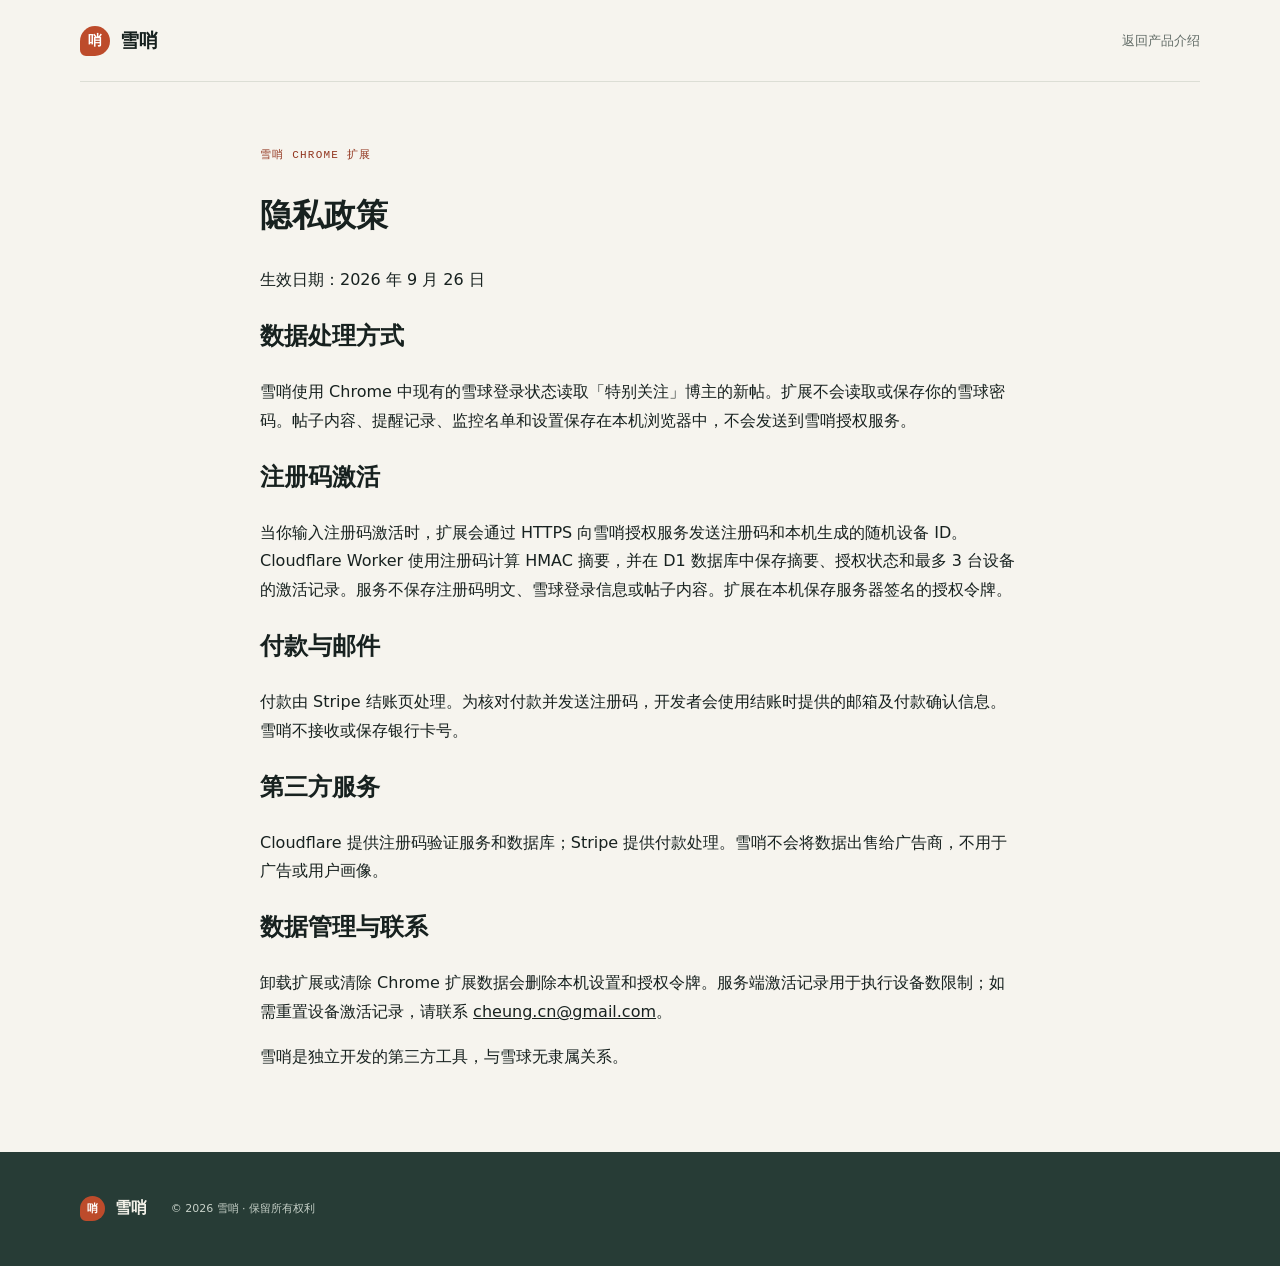
==== privacy.html @ b768caf3 "docs: publish privacy policy for activation data" ====
<!doctype html>
<html lang="zh-CN">
<head>
  <meta charset="utf-8">
  <meta name="viewport" content="width=device-width, initial-scale=1">
  <meta name="description" content="雪哨 Chrome 扩展隐私政策。">
  <title>隐私政策｜雪哨</title>
  <link rel="stylesheet" href="style.css">
</head>
<body>
  <header class="topbar wrap"><a class="brand" href="index.html"><span class="brand-mark" aria-hidden="true">哨</span><span>雪哨</span></a><a class="nav-link" href="index.html">返回产品介绍</a></header>
  <main class="wrap" style="max-width:760px;padding:64px 0;line-height:1.8">
    <p class="eyebrow">雪哨 Chrome 扩展</p><h1>隐私政策</h1>
    <p>生效日期：2026 年 9 月 26 日</p>
    <h2>数据处理方式</h2>
    <p>雪哨使用 Chrome 中现有的雪球登录状态读取「特别关注」博主的新帖。扩展不会读取或保存你的雪球密码。帖子内容、提醒记录、监控名单和设置保存在本机浏览器中，不会发送到雪哨授权服务。</p>
    <h2>注册码激活</h2>
    <p>当你输入注册码激活时，扩展会通过 HTTPS 向雪哨授权服务发送注册码和本机生成的随机设备 ID。Cloudflare Worker 使用注册码计算 HMAC 摘要，并在 D1 数据库中保存摘要、授权状态和最多 3 台设备的激活记录。服务不保存注册码明文、雪球登录信息或帖子内容。扩展在本机保存服务器签名的授权令牌。</p>
    <h2>付款与邮件</h2>
    <p>付款由 Stripe 结账页处理。为核对付款并发送注册码，开发者会使用结账时提供的邮箱及付款确认信息。雪哨不接收或保存银行卡号。</p>
    <h2>第三方服务</h2>
    <p>Cloudflare 提供注册码验证服务和数据库；Stripe 提供付款处理。雪哨不会将数据出售给广告商，不用于广告或用户画像。</p>
    <h2>数据管理与联系</h2>
    <p>卸载扩展或清除 Chrome 扩展数据会删除本机设置和授权令牌。服务端激活记录用于执行设备数限制；如需重置设备激活记录，请联系 <a href="mailto:cheung.cn@gmail.com">cheung.cn@gmail.com</a>。</p>
    <p>雪哨是独立开发的第三方工具，与雪球无隶属关系。</p>
  </main>
  <footer class="footer"><div class="wrap footer-inner"><a class="brand" href="index.html"><span class="brand-mark" aria-hidden="true">哨</span><span>雪哨</span></a><p>© 2026 雪哨 · 保留所有权利</p></div></footer>
</body>
</html>
---- style.css ----
:root{color-scheme:light;--paper:#f6f4ee;--ink:#17211f;--muted:#626c67;--line:#dcded5;--accent:#bd4b2b;--accent-dark:#92361f;--pine:#273c36;--white:#fffefa;--serif:Georgia,'Noto Serif SC',serif;--sans:system-ui,-apple-system,'Segoe UI','Noto Sans SC',sans-serif;--mono:ui-monospace,SFMono-Regular,Consolas,monospace}
*{box-sizing:border-box}html{scroll-behavior:smooth}body{margin:0;background:var(--paper);color:var(--ink);font-family:var(--sans);-webkit-font-smoothing:antialiased}a{color:inherit}.wrap{width:min(1120px,calc(100% - 56px));margin-inline:auto}.topbar{height:82px;display:flex;align-items:center;justify-content:space-between;border-bottom:1px solid var(--line)}.brand{display:inline-flex;align-items:center;gap:10px;text-decoration:none;font-weight:800;font-size:19px;letter-spacing:.02em}.brand-mark{display:grid;place-items:center;width:30px;height:30px;background:var(--accent);color:white;border-radius:50% 50% 50% 6px;font-size:14px}.nav-link{text-decoration:none;font-size:13px;color:var(--muted)}.nav-link:hover,.text-link:hover{color:var(--accent)}
.hero{min-height:590px;display:grid;grid-template-columns:1.04fr .96fr;align-items:center;gap:70px;padding-top:44px;padding-bottom:62px}.eyebrow{margin:0 0 20px;color:var(--accent-dark);font-family:var(--mono);font-size:11px;letter-spacing:.11em;text-transform:uppercase}.status-dot{display:inline-block;width:7px;height:7px;margin-right:8px;border-radius:50%;background:var(--accent);vertical-align:1px}.hero h1,.section-intro h2,.how-grid h2,.fit-copy h2,.closing h2{margin:0;font-family:var(--serif);font-weight:600;letter-spacing:-.055em;line-height:1.19}.hero h1{font-size:clamp(43px,5.4vw,68px)}.hero h1 em{font-style:normal;color:var(--accent)}.lede{max-width:510px;margin:23px 0 27px;color:var(--muted);font-size:16px;line-height:1.95}.hero-actions{display:flex;align-items:center;gap:22px}.button{display:inline-flex;align-items:center;justify-content:center;gap:25px;min-height:52px;padding:0 21px;border-radius:4px;text-decoration:none;font-weight:700;font-size:14px;transition:transform .18s ease,background .18s ease}.button:hover{transform:translateY(-2px)}.button-primary{background:var(--accent);color:white}.button-primary:hover{background:var(--accent-dark)}.button-primary span{font-size:18px;font-weight:400}.text-link{text-decoration:none;font-size:13px;font-weight:600}.text-link span{margin-left:5px;color:var(--accent)}.hero-note{margin:16px 0 0;color:#7d857f;font-family:var(--mono);font-size:10px;letter-spacing:.04em}
.notification-stage{position:relative;min-height:340px;padding:36px 30px 25px;background:#e8e7de;border:1px solid #d3d4cc;border-radius:3px;overflow:hidden}.notification-stage:before{content:'';position:absolute;width:310px;height:310px;right:-120px;top:-150px;border:1px solid #c8c9bf;border-radius:50%;box-shadow:0 0 0 26px #e8e7de,0 0 0 27px #c8c9bf,0 0 0 66px #e8e7de,0 0 0 67px #c8c9bf;opacity:.7}.stage-caption,.stage-foot{position:relative;z-index:1;display:flex;align-items:center;justify-content:space-between;color:#69736d;font-family:var(--mono);font-size:9px;letter-spacing:.09em}.stage-live{color:#3f7755}.notice-card{position:relative;z-index:1;margin:38px 8px 27px;padding:18px 18px 15px;background:var(--white);border:1px solid #e0e1d9;border-radius:8px;box-shadow:0 13px 33px #26352d1a}.notice-heading{display:flex;align-items:center;gap:8px}.notice-icon{display:grid;place-items:center;width:25px;height:25px;border-radius:7px;background:#b94a2c;color:white;font-size:12px;font-weight:700}.notice-app{font-size:10px;font-weight:700}.notice-time{margin-left:auto;color:#7e8580;font-size:10px}.notice-source{margin:15px 0 5px;color:#6e756e;font-size:10px}.notice-card h2{margin:0;font-family:var(--sans);font-size:15px;font-weight:800}.notice-title{margin:7px 0 16px;color:#5d655f;font-size:12px;line-height:1.6}.notice-footer{display:flex;align-items:center;gap:8px;border-top:1px solid #eaebe5;padding-top:12px;color:#646c65;font-size:10px}.avatar{display:grid;place-items:center;width:24px;height:24px;border-radius:50%;background:#e3d2bd;color:#5b4531;font-weight:700}.open-post{margin-left:auto;color:var(--accent);font-weight:700}.stage-line{height:1px;flex:1;margin:0 12px;background:#c6c9bf}.stage-foot{letter-spacing:0;font-family:var(--sans);font-size:10px}
.proof-strip{background:var(--pine);color:#e8e9df}.proof-inner{min-height:60px;display:flex;align-items:center;justify-content:center;gap:23px;font-size:11px;letter-spacing:.04em}.proof-inner i{width:4px;height:4px;border-radius:50%;background:#d48b6b}
.features{display:grid;grid-template-columns:.8fr 1.2fr;gap:90px;padding-top:122px;padding-bottom:126px}.section-intro h2,.how-grid h2,.fit-copy h2,.closing h2{font-size:clamp(32px,4vw,45px)}.feature-list{border-top:1px solid var(--line)}.feature-row{display:grid;grid-template-columns:38px 1fr 32px;gap:16px;align-items:start;padding:23px 0;border-bottom:1px solid var(--line)}.feature-index{padding-top:4px;color:var(--accent);font-family:var(--mono);font-size:11px}.feature-row h3,.steps h3{margin:0 0 7px;font-size:15px}.feature-row p,.steps p{margin:0;color:var(--muted);font-size:13px;line-height:1.8}.feature-symbol{color:var(--accent);font-size:20px;text-align:right}
.how-section{padding:94px 0;background:#ebe9e0}.how-grid{display:grid;grid-template-columns:.85fr 1.15fr;gap:90px;align-items:start}.how-intro{max-width:360px;margin:18px 0 26px;color:var(--muted);font-size:14px;line-height:1.9}.steps{list-style:none;margin:0;padding:0;border-top:1px solid #d5d6ce}.steps li{display:grid;grid-template-columns:35px 1fr;gap:13px;padding:20px 0;border-bottom:1px solid #d5d6ce}.steps li>span{display:grid;place-items:center;width:26px;height:26px;border:1px solid #c7c8bf;border-radius:50%;color:var(--accent);font-family:var(--mono);font-size:11px}.fit-section{display:grid;grid-template-columns:1fr .65fr;gap:80px;align-items:center;padding-top:103px;padding-bottom:106px}.fit-copy p:last-child{max-width:620px;margin:18px 0 0;color:var(--muted);font-size:14px;line-height:1.9}.fit-aside{display:flex;gap:14px;align-items:flex-start;padding:17px;border-left:2px solid var(--accent);background:#eeece4}.fit-aside p{margin:0;color:#505c54;font-size:12px;line-height:1.8}.checkmark{color:var(--accent);font-weight:800}
.closing{display:flex;align-items:end;justify-content:space-between;gap:25px;padding:56px 0 66px;border-top:1px solid var(--line)}.closing .eyebrow{margin-bottom:14px}.closing-cta{text-align:right}.closing-cta p{margin:12px 0 0;color:var(--muted);font-size:11px}.footer{background:var(--pine);color:#f2f0e8}.footer-inner{min-height:114px;display:flex;align-items:center;gap:23px}.footer .brand{font-size:16px}.footer .brand-mark{width:25px;height:25px;font-size:11px}.footer p,.footer a:not(.brand){color:#c6d0c8;font-size:11px;text-decoration:none}.footer small{margin-left:auto;color:#9eaaa2;font-size:10px}
@media(max-width:800px){.wrap{width:min(100% - 38px,620px)}.hero{grid-template-columns:1fr;gap:36px;padding-top:65px}.hero h1{font-size:clamp(42px,10vw,62px)}.notification-stage{min-height:320px}.features,.how-grid,.fit-section{grid-template-columns:1fr;gap:38px}.features{padding:84px 0}.section-intro h2,.how-grid h2,.fit-copy h2,.closing h2{font-size:36px}.how-section{padding:75px 0}.fit-section{padding-top:78px;padding-bottom:78px}.closing{align-items:start;flex-direction:column;padding:49px 0}.closing-cta{text-align:left}.footer-inner{align-items:flex-start;flex-direction:column;gap:12px;padding-top:27px;padding-bottom:26px}.footer p{margin:0}.footer small{margin:0}.proof-inner{gap:10px;flex-wrap:wrap;padding:13px 0;font-size:10px}.hero-actions{align-items:flex-start;flex-direction:column;gap:16px}}
@media(max-width:420px){.wrap{width:calc(100% - 30px)}.topbar{height:68px}.notification-stage{padding:26px 14px 19px}.notice-card{margin:34px 1px 24px;padding:16px 13px}.notice-card h2{font-size:14px}.proof-inner{justify-content:flex-start}.proof-inner i{margin-inline:2px}}
@media(prefers-reduced-motion:reduce){html{scroll-behavior:auto}.button{transition:none}.button:hover{transform:none}}
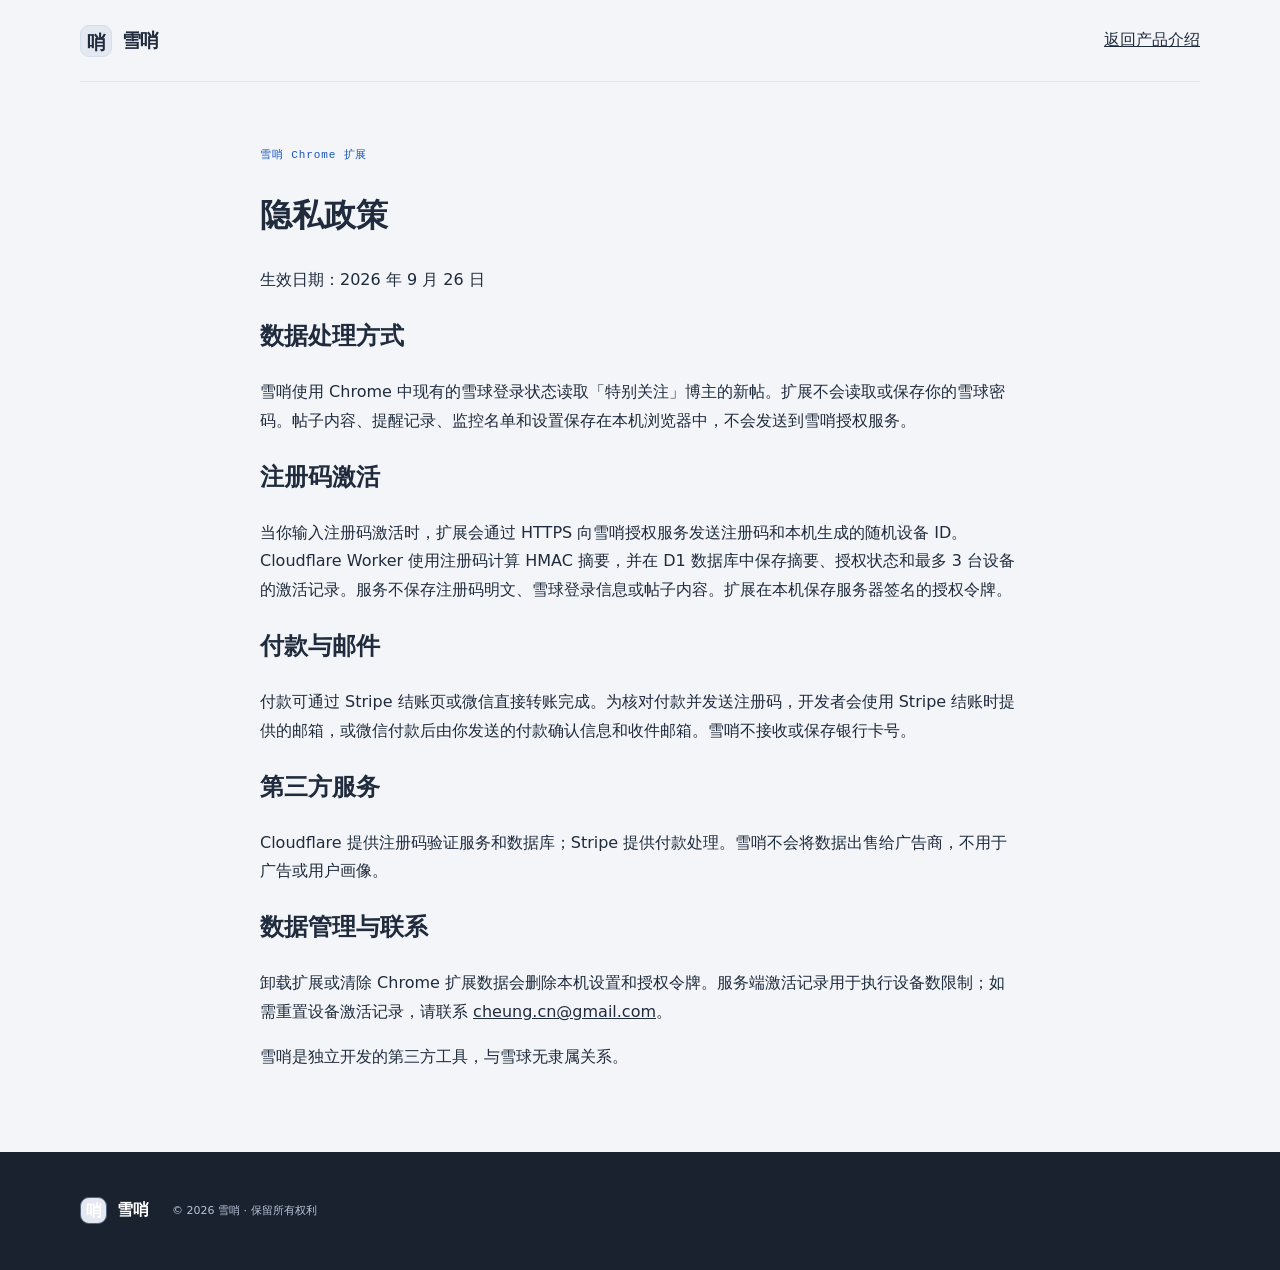
==== commit 9c18a6a0: "Document WeChat purchase option" ====
--- a/privacy.html
+++ b/privacy.html
@@ -17,7 +17,7 @@
     <h2>注册码激活</h2>
     <p>当你输入注册码激活时，扩展会通过 HTTPS 向雪哨授权服务发送注册码和本机生成的随机设备 ID。Cloudflare Worker 使用注册码计算 HMAC 摘要，并在 D1 数据库中保存摘要、授权状态和最多 3 台设备的激活记录。服务不保存注册码明文、雪球登录信息或帖子内容。扩展在本机保存服务器签名的授权令牌。</p>
     <h2>付款与邮件</h2>
-    <p>付款由 Stripe 结账页处理。为核对付款并发送注册码，开发者会使用结账时提供的邮箱及付款确认信息。雪哨不接收或保存银行卡号。</p>
+    <p>付款可通过 Stripe 结账页或微信直接转账完成。为核对付款并发送注册码，开发者会使用 Stripe 结账时提供的邮箱，或微信付款后由你发送的付款确认信息和收件邮箱。雪哨不接收或保存银行卡号。</p>
     <h2>第三方服务</h2>
     <p>Cloudflare 提供注册码验证服务和数据库；Stripe 提供付款处理。雪哨不会将数据出售给广告商，不用于广告或用户画像。</p>
     <h2>数据管理与联系</h2>
--- a/style.css
+++ b/style.css
@@ -1,11 +1,301 @@
-:root{color-scheme:light;--paper:#f6f4ee;--ink:#17211f;--muted:#626c67;--line:#dcded5;--accent:#bd4b2b;--accent-dark:#92361f;--pine:#273c36;--white:#fffefa;--serif:Georgia,'Noto Serif SC',serif;--sans:system-ui,-apple-system,'Segoe UI','Noto Sans SC',sans-serif;--mono:ui-monospace,SFMono-Regular,Consolas,monospace}
-*{box-sizing:border-box}html{scroll-behavior:smooth}body{margin:0;background:var(--paper);color:var(--ink);font-family:var(--sans);-webkit-font-smoothing:antialiased}a{color:inherit}.wrap{width:min(1120px,calc(100% - 56px));margin-inline:auto}.topbar{height:82px;display:flex;align-items:center;justify-content:space-between;border-bottom:1px solid var(--line)}.brand{display:inline-flex;align-items:center;gap:10px;text-decoration:none;font-weight:800;font-size:19px;letter-spacing:.02em}.brand-mark{display:grid;place-items:center;width:30px;height:30px;background:var(--accent);color:white;border-radius:50% 50% 50% 6px;font-size:14px}.nav-link{text-decoration:none;font-size:13px;color:var(--muted)}.nav-link:hover,.text-link:hover{color:var(--accent)}
-.hero{min-height:590px;display:grid;grid-template-columns:1.04fr .96fr;align-items:center;gap:70px;padding-top:44px;padding-bottom:62px}.eyebrow{margin:0 0 20px;color:var(--accent-dark);font-family:var(--mono);font-size:11px;letter-spacing:.11em;text-transform:uppercase}.status-dot{display:inline-block;width:7px;height:7px;margin-right:8px;border-radius:50%;background:var(--accent);vertical-align:1px}.hero h1,.section-intro h2,.how-grid h2,.fit-copy h2,.closing h2{margin:0;font-family:var(--serif);font-weight:600;letter-spacing:-.055em;line-height:1.19}.hero h1{font-size:clamp(43px,5.4vw,68px)}.hero h1 em{font-style:normal;color:var(--accent)}.lede{max-width:510px;margin:23px 0 27px;color:var(--muted);font-size:16px;line-height:1.95}.hero-actions{display:flex;align-items:center;gap:22px}.button{display:inline-flex;align-items:center;justify-content:center;gap:25px;min-height:52px;padding:0 21px;border-radius:4px;text-decoration:none;font-weight:700;font-size:14px;transition:transform .18s ease,background .18s ease}.button:hover{transform:translateY(-2px)}.button-primary{background:var(--accent);color:white}.button-primary:hover{background:var(--accent-dark)}.button-primary span{font-size:18px;font-weight:400}.text-link{text-decoration:none;font-size:13px;font-weight:600}.text-link span{margin-left:5px;color:var(--accent)}.hero-note{margin:16px 0 0;color:#7d857f;font-family:var(--mono);font-size:10px;letter-spacing:.04em}
-.notification-stage{position:relative;min-height:340px;padding:36px 30px 25px;background:#e8e7de;border:1px solid #d3d4cc;border-radius:3px;overflow:hidden}.notification-stage:before{content:'';position:absolute;width:310px;height:310px;right:-120px;top:-150px;border:1px solid #c8c9bf;border-radius:50%;box-shadow:0 0 0 26px #e8e7de,0 0 0 27px #c8c9bf,0 0 0 66px #e8e7de,0 0 0 67px #c8c9bf;opacity:.7}.stage-caption,.stage-foot{position:relative;z-index:1;display:flex;align-items:center;justify-content:space-between;color:#69736d;font-family:var(--mono);font-size:9px;letter-spacing:.09em}.stage-live{color:#3f7755}.notice-card{position:relative;z-index:1;margin:38px 8px 27px;padding:18px 18px 15px;background:var(--white);border:1px solid #e0e1d9;border-radius:8px;box-shadow:0 13px 33px #26352d1a}.notice-heading{display:flex;align-items:center;gap:8px}.notice-icon{display:grid;place-items:center;width:25px;height:25px;border-radius:7px;background:#b94a2c;color:white;font-size:12px;font-weight:700}.notice-app{font-size:10px;font-weight:700}.notice-time{margin-left:auto;color:#7e8580;font-size:10px}.notice-source{margin:15px 0 5px;color:#6e756e;font-size:10px}.notice-card h2{margin:0;font-family:var(--sans);font-size:15px;font-weight:800}.notice-title{margin:7px 0 16px;color:#5d655f;font-size:12px;line-height:1.6}.notice-footer{display:flex;align-items:center;gap:8px;border-top:1px solid #eaebe5;padding-top:12px;color:#646c65;font-size:10px}.avatar{display:grid;place-items:center;width:24px;height:24px;border-radius:50%;background:#e3d2bd;color:#5b4531;font-weight:700}.open-post{margin-left:auto;color:var(--accent);font-weight:700}.stage-line{height:1px;flex:1;margin:0 12px;background:#c6c9bf}.stage-foot{letter-spacing:0;font-family:var(--sans);font-size:10px}
-.proof-strip{background:var(--pine);color:#e8e9df}.proof-inner{min-height:60px;display:flex;align-items:center;justify-content:center;gap:23px;font-size:11px;letter-spacing:.04em}.proof-inner i{width:4px;height:4px;border-radius:50%;background:#d48b6b}
-.features{display:grid;grid-template-columns:.8fr 1.2fr;gap:90px;padding-top:122px;padding-bottom:126px}.section-intro h2,.how-grid h2,.fit-copy h2,.closing h2{font-size:clamp(32px,4vw,45px)}.feature-list{border-top:1px solid var(--line)}.feature-row{display:grid;grid-template-columns:38px 1fr 32px;gap:16px;align-items:start;padding:23px 0;border-bottom:1px solid var(--line)}.feature-index{padding-top:4px;color:var(--accent);font-family:var(--mono);font-size:11px}.feature-row h3,.steps h3{margin:0 0 7px;font-size:15px}.feature-row p,.steps p{margin:0;color:var(--muted);font-size:13px;line-height:1.8}.feature-symbol{color:var(--accent);font-size:20px;text-align:right}
-.how-section{padding:94px 0;background:#ebe9e0}.how-grid{display:grid;grid-template-columns:.85fr 1.15fr;gap:90px;align-items:start}.how-intro{max-width:360px;margin:18px 0 26px;color:var(--muted);font-size:14px;line-height:1.9}.steps{list-style:none;margin:0;padding:0;border-top:1px solid #d5d6ce}.steps li{display:grid;grid-template-columns:35px 1fr;gap:13px;padding:20px 0;border-bottom:1px solid #d5d6ce}.steps li>span{display:grid;place-items:center;width:26px;height:26px;border:1px solid #c7c8bf;border-radius:50%;color:var(--accent);font-family:var(--mono);font-size:11px}.fit-section{display:grid;grid-template-columns:1fr .65fr;gap:80px;align-items:center;padding-top:103px;padding-bottom:106px}.fit-copy p:last-child{max-width:620px;margin:18px 0 0;color:var(--muted);font-size:14px;line-height:1.9}.fit-aside{display:flex;gap:14px;align-items:flex-start;padding:17px;border-left:2px solid var(--accent);background:#eeece4}.fit-aside p{margin:0;color:#505c54;font-size:12px;line-height:1.8}.checkmark{color:var(--accent);font-weight:800}
-.closing{display:flex;align-items:end;justify-content:space-between;gap:25px;padding:56px 0 66px;border-top:1px solid var(--line)}.closing .eyebrow{margin-bottom:14px}.closing-cta{text-align:right}.closing-cta p{margin:12px 0 0;color:var(--muted);font-size:11px}.footer{background:var(--pine);color:#f2f0e8}.footer-inner{min-height:114px;display:flex;align-items:center;gap:23px}.footer .brand{font-size:16px}.footer .brand-mark{width:25px;height:25px;font-size:11px}.footer p,.footer a:not(.brand){color:#c6d0c8;font-size:11px;text-decoration:none}.footer small{margin-left:auto;color:#9eaaa2;font-size:10px}
-@media(max-width:800px){.wrap{width:min(100% - 38px,620px)}.hero{grid-template-columns:1fr;gap:36px;padding-top:65px}.hero h1{font-size:clamp(42px,10vw,62px)}.notification-stage{min-height:320px}.features,.how-grid,.fit-section{grid-template-columns:1fr;gap:38px}.features{padding:84px 0}.section-intro h2,.how-grid h2,.fit-copy h2,.closing h2{font-size:36px}.how-section{padding:75px 0}.fit-section{padding-top:78px;padding-bottom:78px}.closing{align-items:start;flex-direction:column;padding:49px 0}.closing-cta{text-align:left}.footer-inner{align-items:flex-start;flex-direction:column;gap:12px;padding-top:27px;padding-bottom:26px}.footer p{margin:0}.footer small{margin:0}.proof-inner{gap:10px;flex-wrap:wrap;padding:13px 0;font-size:10px}.hero-actions{align-items:flex-start;flex-direction:column;gap:16px}}
-@media(max-width:420px){.wrap{width:calc(100% - 30px)}.topbar{height:68px}.notification-stage{padding:26px 14px 19px}.notice-card{margin:34px 1px 24px;padding:16px 13px}.notice-card h2{font-size:14px}.proof-inner{justify-content:flex-start}.proof-inner i{margin-inline:2px}}
-@media(prefers-reduced-motion:reduce){html{scroll-behavior:auto}.button{transition:none}.button:hover{transform:none}}
+:root {
+  color-scheme: light;
+  --bg: #f3f5f8;
+  --surface: #ffffff;
+  --surface-blue: #eaf1ff;
+  --ink: #202c3e;
+  --muted: #637189;
+  --line: #dfe6f0;
+  --accent: #2465da;
+  --accent-strong: #1855c0;
+  --navy: #1a2230;
+  --navy-muted: #aebcd0;
+  --sans: system-ui, -apple-system, BlinkMacSystemFont, "Segoe UI", "Noto Sans SC", "Microsoft YaHei", sans-serif;
+  --mono: ui-monospace, SFMono-Regular, Consolas, "Liberation Mono", monospace;
+  --radius-lg: 24px;
+  --radius-md: 16px;
+}
+
+* { box-sizing: border-box; }
+html { scroll-behavior: smooth; }
+body {
+  margin: 0;
+  background: var(--bg);
+  color: var(--ink);
+  font-family: var(--sans);
+  -webkit-font-smoothing: antialiased;
+}
+a { color: inherit; }
+a:focus-visible { outline: 3px solid #8db2ff; outline-offset: 4px; }
+.wrap { width: min(1120px, calc(100% - 56px)); margin-inline: auto; }
+
+.topbar {
+  min-height: 82px;
+  display: flex;
+  align-items: center;
+  justify-content: space-between;
+  border-bottom: 1px solid var(--line);
+}
+.brand {
+  display: inline-flex;
+  align-items: center;
+  gap: 10px;
+  color: var(--ink);
+  text-decoration: none;
+  font-size: 19px;
+  font-weight: 780;
+  letter-spacing: -.03em;
+}
+.brand-mark {
+  width: 32px;
+  height: 32px;
+  display: grid;
+  place-items: center;
+  padding: 4px;
+  overflow: hidden;
+  border: 1px solid #d4deed;
+  border-radius: 9px;
+  background: #e4e9f1;
+}
+.brand-mark img { display: block; width: 100%; height: 100%; object-fit: contain; }
+.topnav { display: flex; gap: 27px; }
+.topnav a {
+  color: var(--muted);
+  font-size: 13px;
+  text-decoration: none;
+}
+.topnav a:hover { color: var(--accent); }
+
+.hero {
+  display: grid;
+  grid-template-columns: minmax(0, .9fr) minmax(420px, 1.1fr);
+  align-items: center;
+  gap: 72px;
+  min-height: 650px;
+  padding-top: 62px;
+  padding-bottom: 72px;
+}
+.eyebrow {
+  display: flex;
+  align-items: center;
+  gap: 9px;
+  margin: 0 0 19px;
+  color: var(--accent-strong);
+  font-family: var(--mono);
+  font-size: 11px;
+  letter-spacing: .08em;
+}
+.status-dot { width: 7px; height: 7px; display: inline-block; border-radius: 50%; background: var(--accent); }
+.hero h1,
+.section-heading h2,
+.buy-intro h2,
+.fit-copy h2 {
+  margin: 0;
+  font-weight: 760;
+  letter-spacing: -.065em;
+  line-height: 1.14;
+}
+.hero h1 { font-size: clamp(47px, 6vw, 76px); }
+.hero h1 span { color: var(--accent); }
+.lede {
+  max-width: 460px;
+  margin: 25px 0 29px;
+  color: var(--muted);
+  font-size: 16px;
+  line-height: 1.9;
+}
+.hero-actions { display: flex; align-items: center; gap: 24px; }
+.button {
+  min-height: 51px;
+  display: inline-flex;
+  align-items: center;
+  justify-content: center;
+  gap: 15px;
+  padding: 0 21px;
+  border: 1px solid transparent;
+  border-radius: 12px;
+  font-size: 14px;
+  font-weight: 740;
+  text-decoration: none;
+  transition: transform .18s ease, background-color .18s ease, border-color .18s ease;
+}
+.button:hover { transform: translateY(-2px); }
+.button-primary { background: var(--accent); color: #fff; box-shadow: 0 8px 19px #2465da2e; }
+.button-primary:hover { background: var(--accent-strong); }
+.button strong { font-size: 16px; }
+.button span { font-size: 17px; font-weight: 400; }
+.text-link { color: var(--muted); font-size: 13px; font-weight: 650; text-decoration: none; }
+.text-link:hover { color: var(--accent); }
+.text-link span { margin-left: 6px; color: var(--accent); }
+.hero-meta {
+  display: flex;
+  align-items: center;
+  gap: 10px;
+  margin-top: 18px;
+  color: #8290a6;
+  font-family: var(--mono);
+  font-size: 10px;
+}
+.hero-meta i { width: 3px; height: 3px; border-radius: 50%; background: #aab7c9; }
+
+.alert-preview {
+  position: relative;
+  margin: 0;
+  padding: 18px 18px 16px;
+  overflow: hidden;
+  border: 1px solid #d2ddea;
+  border-radius: var(--radius-lg);
+  background: #e4eaf4;
+  box-shadow: 0 24px 60px #202c3e18;
+}
+.alert-preview::before {
+  content: "";
+  position: absolute;
+  top: -105px;
+  right: -50px;
+  width: 260px;
+  height: 260px;
+  border: 1px solid #c6d2e3;
+  border-radius: 50%;
+  box-shadow: 0 0 0 24px #e4eaf4, 0 0 0 25px #c6d2e3, 0 0 0 63px #e4eaf4, 0 0 0 64px #c6d2e3;
+  opacity: .7;
+}
+.preview-bar, .alert-preview figcaption { position: relative; z-index: 1; display: flex; align-items: center; }
+.preview-bar { justify-content: space-between; padding: 1px 3px 16px; color: var(--muted); font-size: 11px; }
+.preview-brand { display: inline-flex; align-items: center; gap: 8px; font-weight: 740; }
+.preview-brand img { width: 23px; height: 23px; padding: 3px; border-radius: 6px; background: #d5dfed; }
+.preview-status { display: inline-flex; align-items: center; gap: 7px; font-family: var(--mono); font-size: 9px; letter-spacing: .07em; }
+.preview-status b { width: 6px; height: 6px; border-radius: 50%; background: var(--accent); }
+.alert-preview > img { position: relative; z-index: 1; display: block; width: 100%; border: 1px solid #c9d5e5; border-radius: 14px; box-shadow: 0 15px 30px #202c3e1c; }
+.alert-preview figcaption { gap: 12px; margin-top: 15px; color: var(--muted); font-size: 10px; }
+.caption-line { height: 1px; flex: 1; background: #b6c5d9; }
+
+.signal-strip { background: var(--navy); color: #e6edf7; }
+.signal-inner { min-height: 61px; display: flex; align-items: center; justify-content: center; flex-wrap: wrap; gap: 18px; font-size: 11px; letter-spacing: .04em; }
+.signal-inner i { width: 4px; height: 4px; border-radius: 50%; background: #91b5ff; }
+
+.features { display: grid; grid-template-columns: minmax(255px, .72fr) minmax(0, 1.28fr); gap: 78px; padding-top: 118px; padding-bottom: 125px; }
+.section-heading h2, .buy-intro h2, .fit-copy h2 { font-size: clamp(34px, 4.4vw, 52px); }
+.section-heading > p:last-child { max-width: 280px; margin: 22px 0 0; color: var(--muted); font-size: 14px; line-height: 1.8; }
+.feature-grid { display: grid; grid-template-columns: repeat(3, 1fr); gap: 14px; }
+.feature-card {
+  position: relative;
+  min-height: 248px;
+  padding: 24px 20px 20px;
+  overflow: hidden;
+  border: 1px solid var(--line);
+  border-radius: var(--radius-md);
+  background: var(--surface);
+}
+.feature-card::before { content: ""; position: absolute; top: 0; left: 20px; width: 37px; height: 3px; background: var(--accent); }
+.feature-icon { width: 43px; height: 43px; display: block; margin-bottom: 47px; border: 1px solid #cbd9ee; border-radius: 13px; background: var(--surface-blue); position: relative; }
+.feature-icon::before, .feature-icon::after { content: ""; position: absolute; background: var(--accent); }
+.icon-watch::before { width: 17px; height: 12px; top: 11px; left: 12px; border: 2px solid var(--accent); border-radius: 3px; background: transparent; }
+.icon-watch::after { width: 11px; height: 2px; top: 27px; left: 15px; }
+.icon-bell::before { width: 14px; height: 16px; top: 9px; left: 13px; border: 2px solid var(--accent); border-radius: 9px 9px 5px 5px; background: transparent; }
+.icon-bell::after { width: 20px; height: 2px; bottom: 9px; left: 10px; }
+.icon-theme::before { width: 19px; height: 19px; top: 10px; left: 10px; border: 2px solid var(--accent); border-radius: 50%; background: transparent; }
+.icon-theme::after { width: 7px; height: 7px; top: 16px; left: 16px; border-radius: 50%; }
+.feature-card h3 { margin: 0 0 10px; font-size: 15px; letter-spacing: -.02em; }
+.feature-card p { margin: 0; color: var(--muted); font-size: 13px; line-height: 1.8; }
+
+.buy-section { padding: 105px 0 112px; border-block: 1px solid #d7e0ec; background: #eaf0f8; }
+.buy-layout { display: grid; grid-template-columns: minmax(250px, .72fr) minmax(0, 1.28fr); gap: 78px; align-items: start; }
+.buy-lede { max-width: 360px; margin: 23px 0 23px; color: var(--muted); font-size: 14px; line-height: 1.9; }
+.buy-note { display: flex; align-items: flex-start; gap: 10px; max-width: 350px; padding-top: 17px; border-top: 1px solid #d2ddeb; color: #4f6380; font-size: 12px; line-height: 1.7; }
+.note-check { display: grid; place-items: center; width: 19px; height: 19px; flex: 0 0 19px; border-radius: 50%; background: var(--accent); color: #fff; font-size: 12px; font-weight: 800; }
+.payment-options { display: grid; grid-template-columns: 1fr 1fr; gap: 15px; }
+.payment-card { padding: 23px; border: 1px solid var(--line); border-radius: var(--radius-md); background: var(--surface); box-shadow: 0 12px 28px #202c3e0c; }
+.payment-card-stripe { min-height: 285px; }
+.payment-card-wechat { min-height: 350px; }
+.payment-head { display: flex; align-items: center; gap: 12px; }
+.payment-icon { width: 39px; height: 39px; display: grid; place-items: center; flex: 0 0 39px; border-radius: 12px; font-weight: 800; }
+.stripe-icon { background: #eaf1ff; color: var(--accent); font-family: Georgia, serif; font-size: 22px; font-style: italic; }
+.wechat-icon { background: #eaf1ff; color: #2465da; font-size: 16px; }
+.payment-head h3 { margin: 0; font-size: 15px; letter-spacing: -.02em; }
+.payment-head p { margin: 4px 0 0; color: var(--muted); font-size: 11px; }
+.payment-price { display: flex; align-items: baseline; gap: 8px; margin: 32px 0 22px; }
+.payment-price strong { font-size: 34px; letter-spacing: -.06em; }
+.payment-price span { color: var(--muted); font-size: 11px; }
+.payment-button { width: 100%; }
+.wechat-body { display: flex; align-items: center; gap: 17px; margin-top: 19px; }
+.qr-frame { width: 126px; height: 126px; flex: 0 0 126px; padding: 7px; border: 1px solid #d9e1ed; border-radius: 12px; background: #fff; }
+.qr-frame img { display: block; width: 100%; height: 100%; object-fit: contain; }
+.wechat-steps { display: grid; gap: 8px; margin: 0; padding: 0; list-style: none; counter-reset: wechat-step; color: var(--muted); font-size: 11px; line-height: 1.65; }
+.wechat-steps li { counter-increment: wechat-step; position: relative; padding-left: 24px; }
+.wechat-steps li::before { content: counter(wechat-step); position: absolute; top: 1px; left: 0; width: 17px; height: 17px; display: grid; place-items: center; border-radius: 50%; background: var(--surface-blue); color: var(--accent); font-family: var(--mono); font-size: 9px; }
+.wechat-steps strong { color: var(--ink); }
+.wechat-steps a { color: var(--accent); word-break: break-word; }
+.wechat-foot { margin: 17px 0 0; padding-top: 13px; border-top: 1px solid var(--line); color: #8290a6; font-size: 10px; }
+
+.how-section { display: grid; grid-template-columns: minmax(280px, .72fr) minmax(0, 1.28fr); gap: 78px; padding-top: 116px; padding-bottom: 113px; }
+.compact-heading h2 { max-width: 340px; }
+.steps { display: grid; grid-template-columns: repeat(3, 1fr); gap: 14px; margin: 0; padding: 0; list-style: none; }
+.steps li { min-height: 174px; padding: 20px; border: 1px solid var(--line); border-radius: var(--radius-md); background: #fff; }
+.steps li > span { width: 27px; height: 27px; display: grid; place-items: center; margin-bottom: 27px; border: 1px solid #aec2e1; border-radius: 50%; color: var(--accent); font-family: var(--mono); font-size: 10px; }
+.steps h3 { margin: 0 0 8px; font-size: 14px; }
+.steps p { margin: 0; color: var(--muted); font-size: 12px; line-height: 1.75; }
+
+.fit-section { display: grid; grid-template-columns: minmax(0, 1fr) minmax(260px, .62fr); gap: 78px; align-items: center; padding-top: 0; padding-bottom: 118px; }
+.fit-copy p:last-child { max-width: 620px; margin: 21px 0 0; color: var(--muted); font-size: 14px; line-height: 1.9; }
+.fit-aside { display: flex; align-items: flex-start; gap: 12px; padding: 19px; border: 1px solid #cfddf0; border-radius: var(--radius-md); background: var(--surface-blue); }
+.fit-aside p { margin: 0; color: #50647f; font-size: 12px; line-height: 1.75; }
+.checkmark { color: var(--accent); font-weight: 800; }
+
+.footer { background: var(--navy); color: #e8eef8; }
+.footer-inner { min-height: 118px; display: flex; align-items: center; gap: 24px; }
+.footer .brand { color: #fff; font-size: 16px; }
+.footer .brand-mark { width: 27px; height: 27px; padding: 3px; border-color: #52647c; background: #e4e9f1; }
+.footer p, .footer a:not(.brand) { color: #b7c4d7; font-size: 11px; text-decoration: none; }
+.footer a:not(.brand):hover { color: #fff; }
+.footer small { margin-left: auto; color: #8999b0; font-size: 10px; }
+
+@media (max-width: 940px) {
+  .hero { grid-template-columns: 1fr; gap: 42px; }
+  .hero-copy { max-width: 680px; }
+  .alert-preview { max-width: 680px; }
+  .features, .buy-layout, .how-section { grid-template-columns: 1fr; gap: 44px; }
+  .section-heading > p:last-child { max-width: 430px; }
+  .fit-section { grid-template-columns: 1fr; gap: 34px; }
+  .fit-aside { max-width: 520px; }
+}
+@media (max-width: 680px) {
+  .wrap { width: min(100% - 34px, 560px); }
+  .topbar { min-height: 70px; }
+  .topnav { gap: 14px; }
+  .topnav a { font-size: 12px; }
+  .hero { min-height: auto; padding-top: 54px; padding-bottom: 57px; }
+  .hero h1 { font-size: clamp(43px, 12vw, 65px); }
+  .hero-actions { align-items: flex-start; flex-direction: column; gap: 16px; }
+  .hero-meta { align-items: flex-start; flex-wrap: wrap; line-height: 1.6; }
+  .signal-inner { justify-content: flex-start; gap: 9px 13px; padding-top: 14px; padding-bottom: 14px; }
+  .signal-inner i { margin: 0 2px; }
+  .features { padding-top: 78px; padding-bottom: 80px; }
+  .feature-grid, .payment-options, .steps { grid-template-columns: 1fr; }
+  .feature-card { min-height: 0; }
+  .feature-icon { margin-bottom: 28px; }
+  .buy-section { padding: 78px 0 82px; }
+  .payment-card-stripe, .payment-card-wechat { min-height: 0; }
+  .wechat-body { align-items: flex-start; }
+  .how-section { padding-top: 78px; padding-bottom: 79px; }
+  .steps li { min-height: 0; }
+  .steps li > span { margin-bottom: 17px; }
+  .fit-section { padding-bottom: 82px; }
+  .footer-inner { align-items: flex-start; flex-direction: column; gap: 13px; padding-top: 27px; padding-bottom: 29px; }
+  .footer p { margin: 0; }
+  .footer small { margin-left: 0; }
+}
+@media (max-width: 410px) {
+  .wrap { width: calc(100% - 28px); }
+  .topnav a:first-child { display: none; }
+  .alert-preview { padding: 13px 12px 13px; }
+  .alert-preview figcaption { gap: 8px; font-size: 9px; }
+  .payment-card { padding: 19px; }
+  .wechat-body { flex-direction: column; }
+  .qr-frame { width: 142px; height: 142px; }
+}
+@media (prefers-reduced-motion: reduce) {
+  html { scroll-behavior: auto; }
+  .button { transition: none; }
+  .button:hover { transform: none; }
+}
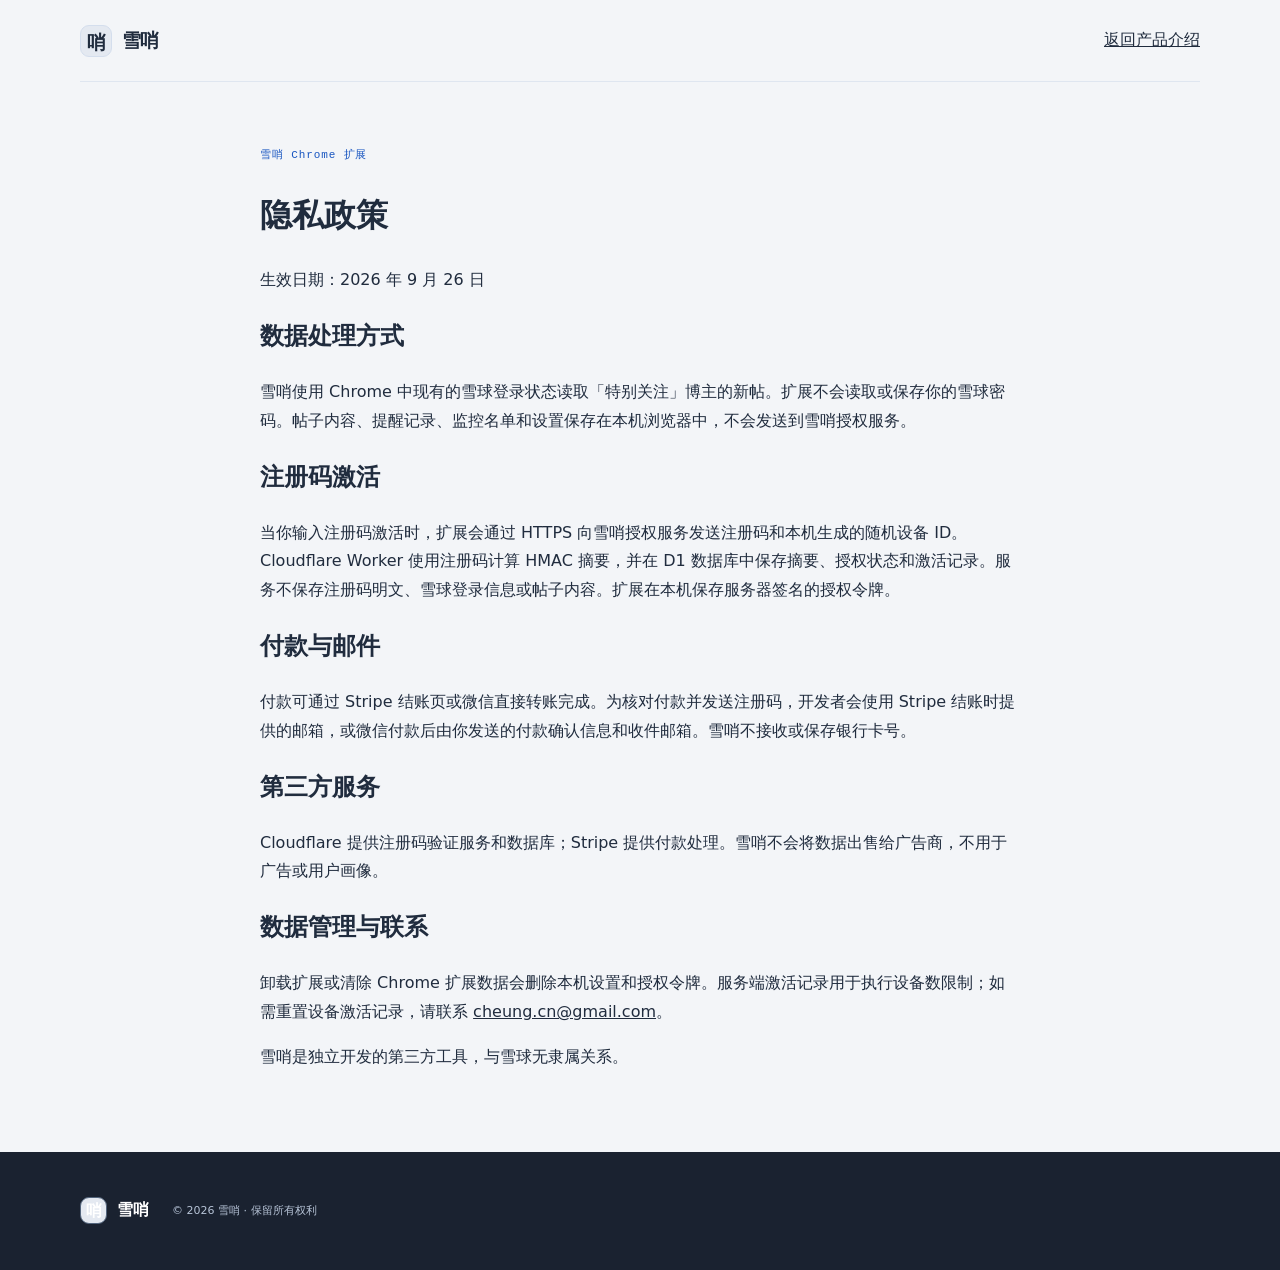
==== commit c238894e: "Remove device count from purchase copy" ====
--- a/privacy.html
+++ b/privacy.html
@@ -15,7 +15,7 @@
     <h2>数据处理方式</h2>
     <p>雪哨使用 Chrome 中现有的雪球登录状态读取「特别关注」博主的新帖。扩展不会读取或保存你的雪球密码。帖子内容、提醒记录、监控名单和设置保存在本机浏览器中，不会发送到雪哨授权服务。</p>
     <h2>注册码激活</h2>
-    <p>当你输入注册码激活时，扩展会通过 HTTPS 向雪哨授权服务发送注册码和本机生成的随机设备 ID。Cloudflare Worker 使用注册码计算 HMAC 摘要，并在 D1 数据库中保存摘要、授权状态和最多 3 台设备的激活记录。服务不保存注册码明文、雪球登录信息或帖子内容。扩展在本机保存服务器签名的授权令牌。</p>
+    <p>当你输入注册码激活时，扩展会通过 HTTPS 向雪哨授权服务发送注册码和本机生成的随机设备 ID。Cloudflare Worker 使用注册码计算 HMAC 摘要，并在 D1 数据库中保存摘要、授权状态和激活记录。服务不保存注册码明文、雪球登录信息或帖子内容。扩展在本机保存服务器签名的授权令牌。</p>
     <h2>付款与邮件</h2>
     <p>付款可通过 Stripe 结账页或微信直接转账完成。为核对付款并发送注册码，开发者会使用 Stripe 结账时提供的邮箱，或微信付款后由你发送的付款确认信息和收件邮箱。雪哨不接收或保存银行卡号。</p>
     <h2>第三方服务</h2>
